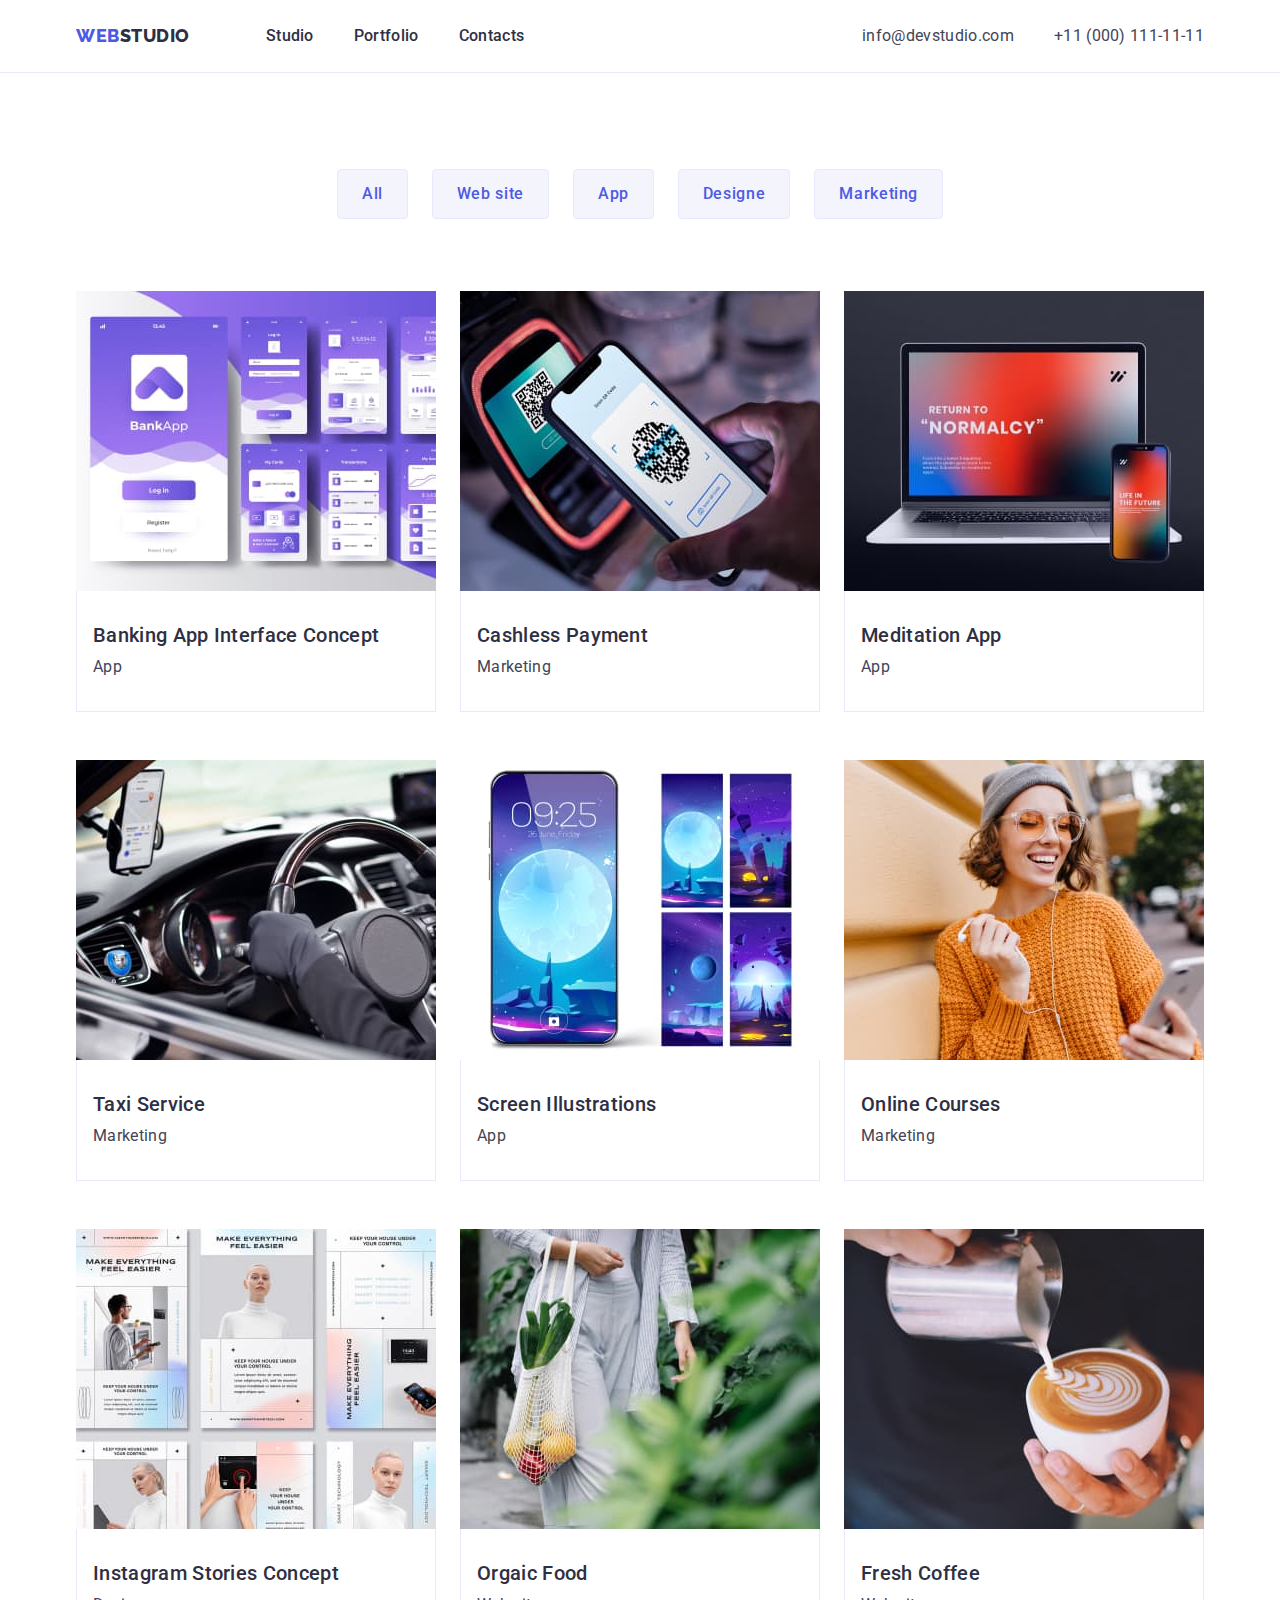
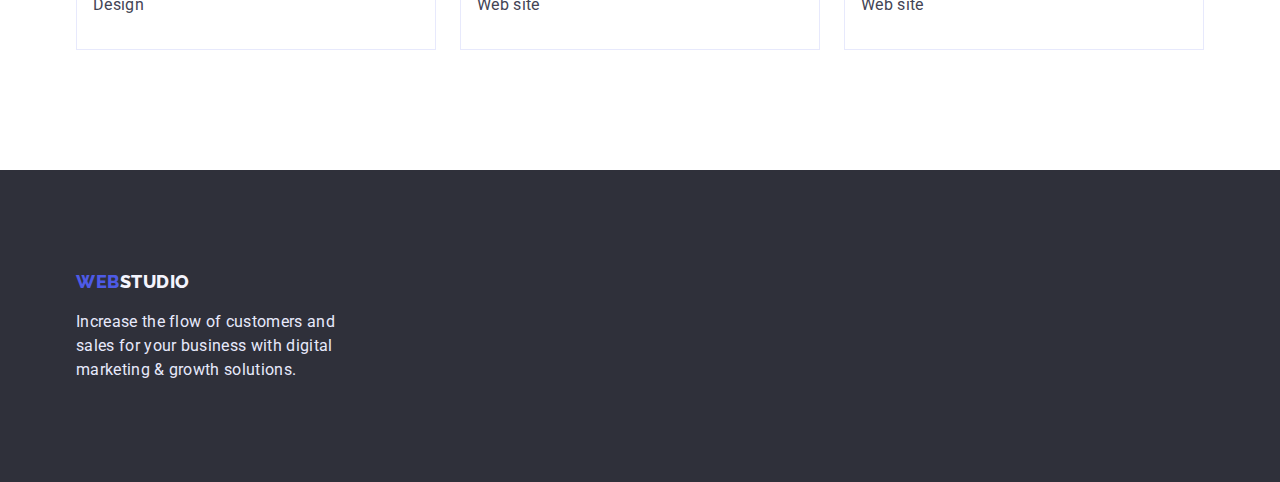
==== portfolio.html @ ce70ad2a "Initial commit" ====
<!DOCTYPE html>
<html lang="en">
	<head>
		<meta charset="UTF-8" />
		<meta http-equiv="X-UA-Compatible" content="IE=edge" />
		<meta name="viewport" content="width=device-width, initial-scale=1.0" />
		<title>WebStudio</title>
		<link
			href="https://fonts.googleapis.com/css2?family=Raleway:wght@800&family=Roboto:wght@400;500;700;900&display=swap"
			rel="stylesheet"
		/>
		<link rel="stylesheet" href="https://cdn.jsdelivr.net/npm/modern-normalize@1.1.0/modern-normalize.min.css" />
		<link rel="stylesheet" href="css/styles.css" />
	</head>
	<body>
		<header class="page-header">
			<div class="conteiner page-header-conteiner">
				<nav class="nav">
					<a href="./index.html" class="logo-primary">WEB<span class="logo-secondary">STUDIO</span></a>
					<ul class="menu list">
						<li class="menu-item"><a href="/index.html" class="link">Studio</a></li>
						<li class="menu-item"><a href="./portfolio.html" class="link">Portfolio</a></li>
						<li class="menu-item"><a href="" class="link">Contacts</a></li>
					</ul>
				</nav>
				<ul class="list-contact">
					<li><a href="mailto:info@devstudio.com" class="header-address">info@devstudio.com</a></li>
					<li><a href="tel:+110001111111" class="header-address">+11 (000) 111-11-11</a></li>
				</ul>
			</div>
		</header>
		<main>
			<section class="portfolio">
				<div class="conteiner">
					<h1 hidden>Portfolio</h1>
					<!-- filters-->
					<ul class="li-title-cover">
						<li><button type="button" class="filters">All</button></li>
						<li><button type="button" class="filters">Web site</button></li>
						<li><button type="button" class="filters">App</button></li>
						<li><button type="button" class="filters">Designe</button></li>
						<li><button type="button" class="filters">Marketing</button></li>
					</ul>
					<!-- projects-->
					<ul class="li-list-conteiner-portfolio">
						<li>
							<a href="" class="link"
								><img src="./images/portfolio1.jpg" alt="oneone" width="360" height="294" />
								<div class="border-img-dscr">
									<h2 class="projects-subtitle">Banking App Interface Concept</h2>
									<p class="projects-text">App</p>
								</div>
							</a>
						</li>
						<li>
							<a href="" class="link"
								><img src="./images/portfolio2.jpg" alt="onetwo" width="360" height="294" />
								<div class="border-img-dscr">
									<h2 class="projects-subtitle">
										Cashless Payment
									</h2>
									<p class="projects-text">Marketing</p>
								</div>
							</a>
						</li>
						<li>
							<a href="" class="link"
								><img src="./images/portfolio3.jpg" alt="onethree" width="360" height="294" />
								<div class="border-img-dscr">
									<h2 class="projects-subtitle">Meditation App</h2>
									<p class="projects-text">App</p>
								</div>
							</a>
						</li>
						<li>
							<a href="" class="link"
								><img src="./images/portfolio4.jpg" alt="twoone" width="360" height="294" />
								<div class="border-img-dscr">
									<h2 class="projects-subtitle">Taxi Service</h2>
									<p class="projects-text">Marketing</p>
								</div>
							</a>
						</li>
						<li>
							<a href="" class="link"
								><img src="./images/portfolio5.jpg" alt="twotwo" width="360" height="294" />
								<div class="border-img-dscr">
									<h2 class="projects-subtitle">Screen Illustrations</h2>
									<p class="projects-text">App</p>
								</div>
							</a>
						</li>
						<li>
							<a href="" class="link"
								><img src="./images/portfolio6.jpg" alt="twothree" width="360" height="294" />
								<div class="border-img-dscr">
									<h2 class="projects-subtitle">Online Courses</h2>
									<p class="projects-text">Marketing</p>
								</div>
							</a>
						</li>
						<li>
							<a href="" class="link"
								><img src="./images/portfolio7.jpg" alt="threeone" width="360" height="294" />
								<div class="border-img-dscr">
									<h2 class="projects-subtitle">Instagram Stories Concept</h2>
									<p class="projects-text">Design</p>
								</div>
							</a>
						</li>
						<li>
							<a href="" class="link"
								><img src="./images/portfolio8.jpg" alt="threetwo" width="360" height="294" />
								<div class="border-img-dscr">
									<h2 class="projects-subtitle">Orgaic Food</h2>
									<p class="projects-text">Web site</p>
								</div>
							</a>
						</li>
						<li>
							<a href="" class="link"
								><img src="./images/portfolio9.jpg" alt="threethree" width="360" height="294" />
								<div class="border-img-dscr">
									<h2 class="projects-subtitle">Fresh Coffee</h2>
									<p class="projects-text">Web site</p>
								</div>
							</a>
						</li>
					</ul>
				</div>
			</section>
		</main>
		<footer class="footer">
			<div class="conteiner">
				<a href="./index.html" class="logo-primary-footer">WEB<span class="logo-secondary-footer">STUDIO</span></a>
				<p class="footer-info">
					Increase the flow of customers and sales for your business with digital marketing & growth solutions.
				</p>
			</div>
		</footer>
	</body>
</html>
---- css/styles.css ----
:root {
	--primary-text-color: #434455;
	--title-text-color: #2e2f42;
	--accent-color: #e5e5e5;
	--primary-white-color: #ffffff;
	--primary-links-color: #4d5ae5;
	--primary-background-color: #2f303a;
	--secondary-background-color: #f5f4fa;
}
body {
	color: var(--primary-text-color);
	font-family: Roboto, sans-serif;
	font-size: 16px;
	line-height: 1.5;
	letter-spacing: 0.02em;
}
h1,
h2,
h3,
h4,
p {
	margin-top: 0;
	margin-bottom: 0;
}

ul,
ol {
	margin-top: 0;
	margin-bottom: 0;
	padding-left: 0;
}

img {
	display: block;
	max-width: 100%;
	height: auto;
}
.conteiner {
	width: 1158px;
	margin-left: auto;
	margin-right: auto;
	padding-left: 15px;
	padding-right: 15px;
}
.conteiner-portfolio {
	display: flex;
	flex-wrap: wrap;
	gap: 48px 24px;
}

.list-contact {
	list-style: none;
	display: flex;
	margin-left: auto;
	gap: 40px;
}
.title-cover {
	display: none;
}
li {
	list-style: none;
}
.link,
.logo-primary,
.logo-secondary,
.logo-primary-footer,
.logo-secondary-footer,
.header-address,
.footer-address,
.footer-info,
.main-link,
.hero-link {
	text-decoration: none;
}
.page-header {
	padding-top: 24px;
	padding-bottom: 24px;
	background-color: var(--primary-white-color);
}
.page-header-conteiner {
	display: flex;
	align-items: center;
}
.nav {
	display: flex;
	align-items: center;
}
.menu {
	font-weight: 500;
	font-size: 16px;
	line-height: 1.5;
	letter-spacing: 0.02em;
	display: flex;
	align-items: center;
	margin-left: auto;
	margin-right: auto;
	gap: 40px;
}
.menu-item:not(:last-child) {
}
.logo-primary,
.logo-primary-footer {
	display: block;
	margin-right: 76px;
	color: var(--primary-links-color);
	font-family: "Raleway";
	font-style: normal;
	font-weight: 800;
	font-size: 18px;
	line-height: 1.33;
	letter-spacing: 0.03em;
	text-transform: uppercase;
}
.logo-secondary {
	color: var(--title-text-color);
}
.link {
	color: var(--title-text-color);
}
.link:hover,
.link:focus {
	color: var(--primary-links-color);
}
.header-address {
	color: var(--primary-text-color);
	font-style: normal;
}
.header-address:hover,
.header-address:focus {
	color: var(--primary-links-color);
}
.hero {
	padding: 188px 0px;
	background-color: var(--primary-background-color);
}
.hero-title {
	display: flex;
	width: 496px;
	margin-left: auto;
	margin-right: auto;
	margin-bottom: 48px;
	color: var(--primary-white-color);
	font-style: normal;
	font-weight: 700;
	font-size: 56px;
	line-height: 1.07;
}
.button-primary {
	padding: 16px 32px;
	gap: 10px;
	border-radius: 4px;
	display: flex;
	margin-left: auto;
	margin-right: auto;
	color: var(--primary-white-color);
	background-color: var(--primary-links-color);
	font-family: inherit;
	font-style: normal;
	font-weight: 500;
	font-size: 16px;
	line-height: 1.5;
	letter-spacing: 0.04em;
	cursor: pointer;
}
.button-primary:hover,
.button-primary:focus {
	background-color: #404bbf;
}
.advan {
	padding-top: 120px;
	padding-bottom: 120px;
	background-color: var(--primary-white-color);
}
.li-advan {
	display: flex;
	margin-left: auto;
	margin-right: auto;
	gap: 24px;
}

.advan-subtitle {
	margin-bottom: 8px;
	color: var(--title-text-color);
	font-weight: 500;
	font-size: 20px;
	line-height: 1.2;
}
.advan-text {
	color: var(--primary-text-color);
}
.work {
	padding-top: 0px;
	padding-bottom: 120px;
	background-color: var(--primary-white-color);
}
.li-work-img {
	display: flex;
	align-items: center;
	margin-left: auto;
	margin-right: auto;
	gap: 24px;
	max-width: 100%;
	height: auto;
}
.work-title {
	color: var(--title-text-color);
}
.work-title,
.team-title {
	margin-bottom: 72px;
	font-weight: 700;
	font-size: 36px;
	line-height: 1.11;
	text-align: center;
	text-transform: capitalize;
}
.team {
	padding-top: 120px;
	padding-bottom: 120px;
	background-color: var(--secondary-background-color);
}
.team-title {
	color: var(--title-text-color);
}
.li-team {
	display: flex;
	align-items: center;
	margin-left: auto;
	margin-right: auto;
	gap: 24px;
}
.discr-team {
	display: flex;
	flex-direction: column;
	padding: 32px 16px;
	background: #ffffff;
	text-align: center;
}
.team-subtitle {
	margin-bottom: 8px;
	color: var(--title-text-color);
	font-size: 20px;
	font-weight: 500;
	line-height: 1.2;
	text-align: center;
}
.team-text {
	color: var(--primary-text-color);
}
.footer {
	padding: 100px 0;
	background-color: var(--primary-background-color);
}
.logo-primary-footer {
	margin-bottom: 16px;
}
.logo-secondary-footer {
	color: #f4f4fd;
}
.footer-info {
	width: 264px;
	color: #e7e9fc;
}

/* css for another classes portfolio.html */
.page-header {
	border-top: none;
	border-bottom: 1px solid #e7e9fc;
}

.portfolio {
	padding-top: 96px;
	padding-bottom: 120px;
	background-color: var(--primary-white-color);
}
.li-list-conteiner-portfolio {
	flex-wrap: wrap;
	display: flex;
	gap: 48px 24px;
}
.li-title-cover {
	display: flex;
	gap: 24px;
	margin-bottom: 72px;
	justify-content: center;
}
.filters {
	border: 1px solid #e7e9fc;
	border-radius: 4px;
	padding: 12px 24px;
	background-color: #f4f4fd;
	color: var(--primary-links-color);
	font-size: 16px;
	line-height: 1.5;
	font-family: inherit;
	font-weight: 500;
	letter-spacing: 0.04em;
	cursor: pointer;
}
.filters:not(:last-child) {
	margin-right: 24px;
}
.filters:hover,
.filters:focus {
	border-color: var(--primary-links-color);
	background-color: var(--primary-links-color);
	color: var(--primary-white-color);
}
.projects {
	background-color: var(--primary-white-color);
}
.projects-subtitle {
	margin-bottom: 8px;
	color: var(--title-text-color);
	font-size: 20px;
	font-weight: 500;
	line-height: 1.2;
}
.projects-text {
	color: var(--primary-text-color);
}
.border-img-dscr {
	border: 1px solid #e7e9fc;
	border-top: none;
	padding: 32px 16px;
}
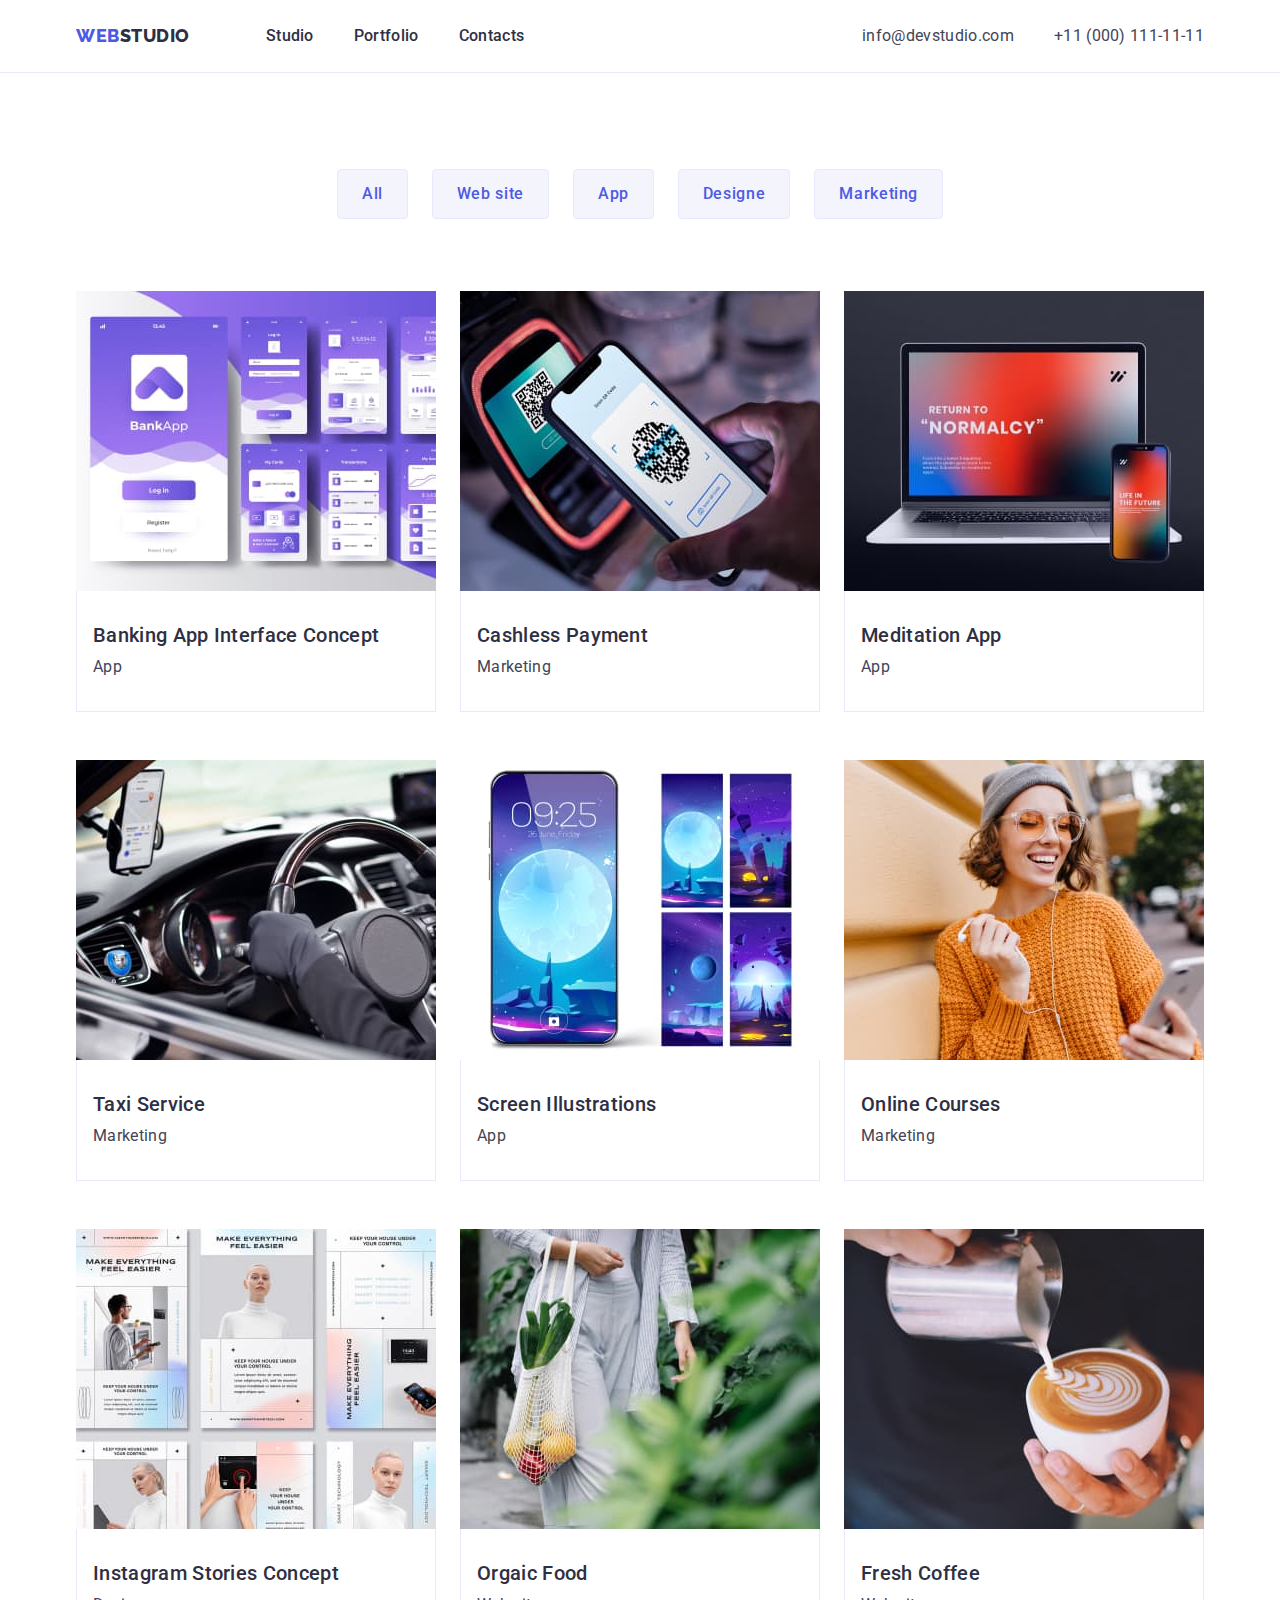
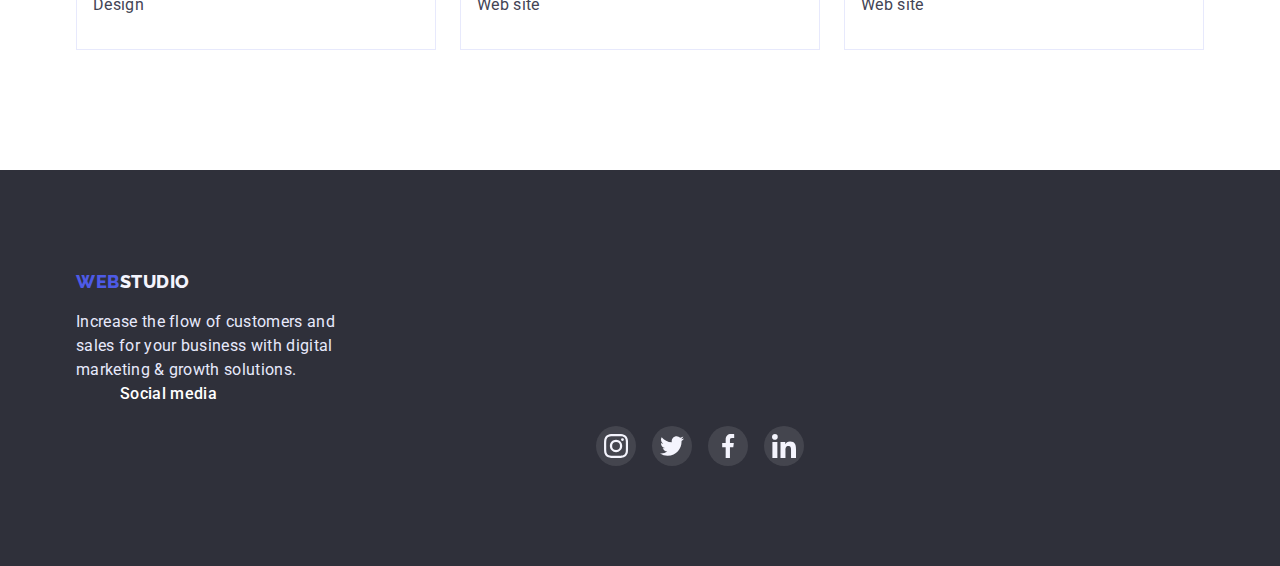
==== commit 9a5d3adf: "1" ====
--- a/portfolio.html
+++ b/portfolio.html
@@ -137,6 +137,39 @@
 					Increase the flow of customers and sales for your business with digital marketing & growth solutions.
 				</p>
 			</div>
+			<div class="footer-socmed-block">
+				<p class="footer-socmed-text">Social media</p>
+				<ul class="list footer-socmed-list">
+					<li>
+						<a href="" class="footer-social-list-link">
+							<svg class="socmed-icon" width="24px" height="24px">
+								<use href="./images/sprite.svg#icon-instagram"></use>
+							</svg>
+						</a>
+					</li>
+					<li>
+						<a href="" class="footer-social-list-link">
+							<svg class="socmed-icon" width="24px" height="24px">
+								<use href="./images/sprite.svg#icon-twitter"></use>
+							</svg>
+						</a>
+					</li>
+					<li>
+						<a href="" class="footer-social-list-link">
+							<svg class="socmed-icon" width="24px" height="24px">
+								<use href="./images/sprite.svg#icon-facebook"></use>
+							</svg>
+						</a>
+					</li>
+					<li>
+						<a href="" class="footer-social-list-link">
+							<svg class="socmed-icon" width="24px" height="24px">
+								<use href="./images/sprite.svg#icon-linkedin"></use>
+							</svg>
+						</a>
+					</li>
+				</ul>
+			</div>
 		</footer>
 	</body>
 </html>
--- a/css/styles.css
+++ b/css/styles.css
@@ -6,6 +6,8 @@
 	--primary-links-color: #4d5ae5;
 	--primary-background-color: #2f303a;
 	--secondary-background-color: #f5f4fa;
+	--icons-fill-color: #8e8f99;
+	--footer-active-color: #31d0aa;
 }
 body {
 	color: var(--primary-text-color);
@@ -132,6 +134,12 @@
 .hero {
 	padding: 188px 0px;
 	background-color: var(--primary-background-color);
+	background-image: linear-gradient(rgba(46, 47, 66, 0.7), rgba(46, 47, 66, 0.7)), url(../images/hero.jpg);
+	max-width: 1440px;
+	background-size: cover;
+	background-repeat: no-repeat;
+	margin-left: auto;
+	margin-right: auto;
 }
 .hero-title {
 	display: flex;
@@ -143,13 +151,15 @@
 	font-style: normal;
 	font-weight: 700;
 	font-size: 56px;
+	text-align: center;
 	line-height: 1.07;
 }
 .button-primary {
+	box-shadow: 0px 4px 4px rgba(0, 0, 0, 0.15);
+	border-radius: 4px;
 	padding: 16px 32px;
 	gap: 10px;
 	border-radius: 4px;
-	display: flex;
 	margin-left: auto;
 	margin-right: auto;
 	color: var(--primary-white-color);
@@ -161,6 +171,7 @@
 	line-height: 1.5;
 	letter-spacing: 0.04em;
 	cursor: pointer;
+	display: block;
 }
 .button-primary:hover,
 .button-primary:focus {
@@ -192,6 +203,15 @@
 	padding-top: 0px;
 	padding-bottom: 120px;
 	background-color: var(--primary-white-color);
+}
+.work-list-item:not(:last-child) {
+	margin-right: 24px;
+}
+
+.work-list-item {
+	background: linear-gradient(0deg, rgba(77, 90, 229, 0.1), rgba(77, 90, 229, 0.1)), url(2368jpg);
+	background-blend-mode: soft-light, normal;
+	border: 1px solid #e7e9fc;
 }
 .li-work-img {
 	display: flex;
@@ -247,6 +267,61 @@
 .team-text {
 	color: var(--primary-text-color);
 }
+
+.socnet-link {
+	width: 40px;
+	height: 40px;
+	display: flex;
+	border-radius: 50%;
+	background-color: var(--primary-links-color);
+	justify-content: center;
+	align-items: center;
+}
+.socnet-link:hover,
+.socnet-link:focus {
+	background-color: #404bbf;
+}
+.socnet-list {
+	display: flex;
+	justify-content: center;
+	gap: 24px;
+	margin-top: 8px;
+}
+.socnet-icon {
+	fill: #f4f4fd;
+}
+.customers-conteiner {
+	padding-top: 130px;
+	padding-bottom: 120px;
+}
+
+.customer-list {
+	display: flex;
+	gap: 24px;
+}
+.customer-list-item > .customer-link {
+	width: 168px;
+	height: 88px;
+	border: 1px solid var(--icons-fill-color);
+	fill: var(--icons-fill-color);
+	border-radius: 4px;
+	display: flex;
+	justify-content: center;
+	align-items: center;
+}
+.customer-icon {
+	fill: var(--icons-fill-color);
+}
+.customer-list-item > .customer-link:hover .customer-icon,
+.customer-list-item > .customer-link:focus .customer-icon {
+	fill: #404bbf;
+}
+
+.customer-list-item > .customer-link:hover,
+.customer-list-item > .customer-link:focus {
+	border: 1px solid #404bbf;
+}
+
 .footer {
 	padding: 100px 0;
 	background-color: var(--primary-background-color);
@@ -260,6 +335,41 @@
 .footer-info {
 	width: 264px;
 	color: #e7e9fc;
+}
+.footer-socmed-list {
+	margin-top: 16px;
+}
+.footer-socmed-text {
+	color: var(--primary-white-color);
+	font-weight: 500;
+	letter-spacing: 0.02em;
+	margin-bottom: 20px;
+}
+
+.footer-socmed-block {
+	padding-left: 120px;
+}
+
+.footer-social-list-link {
+	width: 40px;
+	height: 40px;
+	display: flex;
+	border-radius: 50%;
+	background-color: rgba(255, 255, 255, 0.1);
+	justify-content: center;
+	align-items: center;
+}
+
+.footer-social-list-link:hover,
+.footer-social-list-link:focus {
+	background-color: var(--footer-active-color);
+}
+
+.footer-socmed-list {
+	display: flex;
+	justify-content: center;
+	gap: 16px;
+	margin-top: 8px;
 }
 
 /* css for another classes portfolio.html */
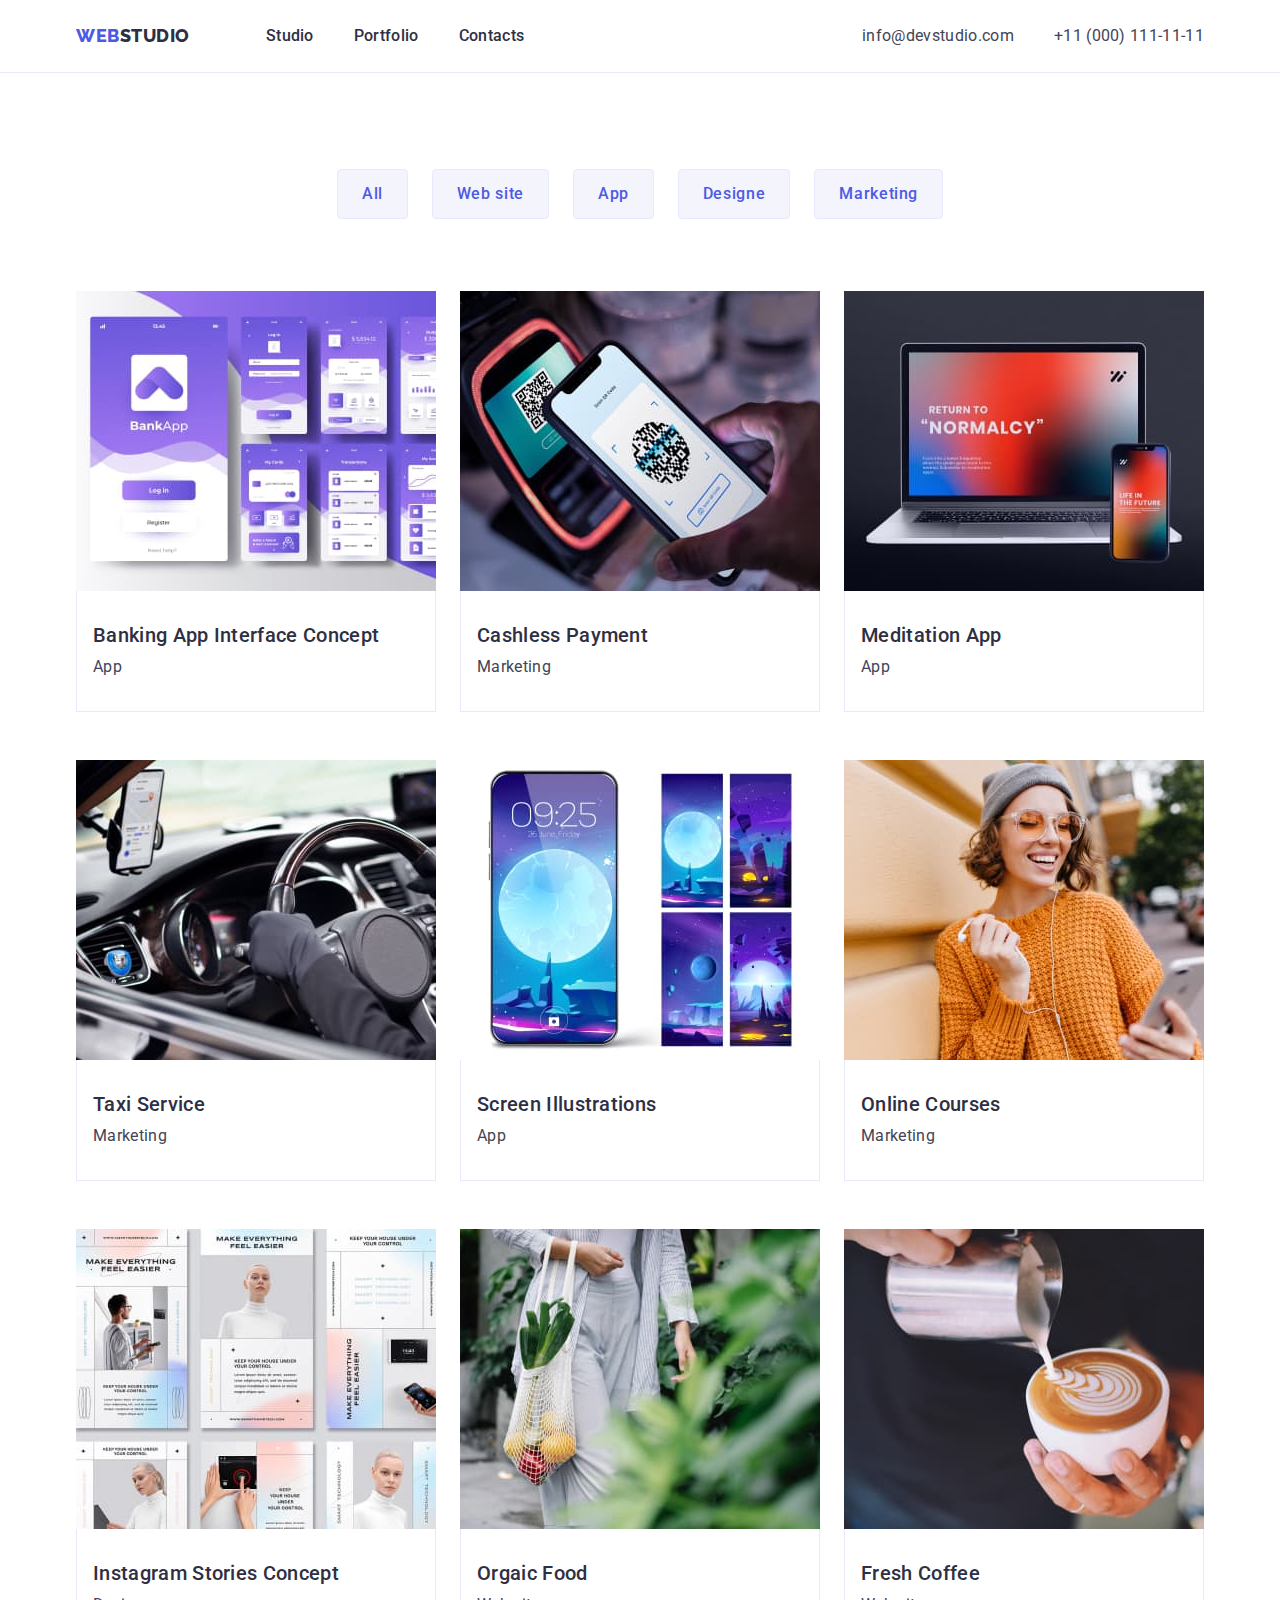
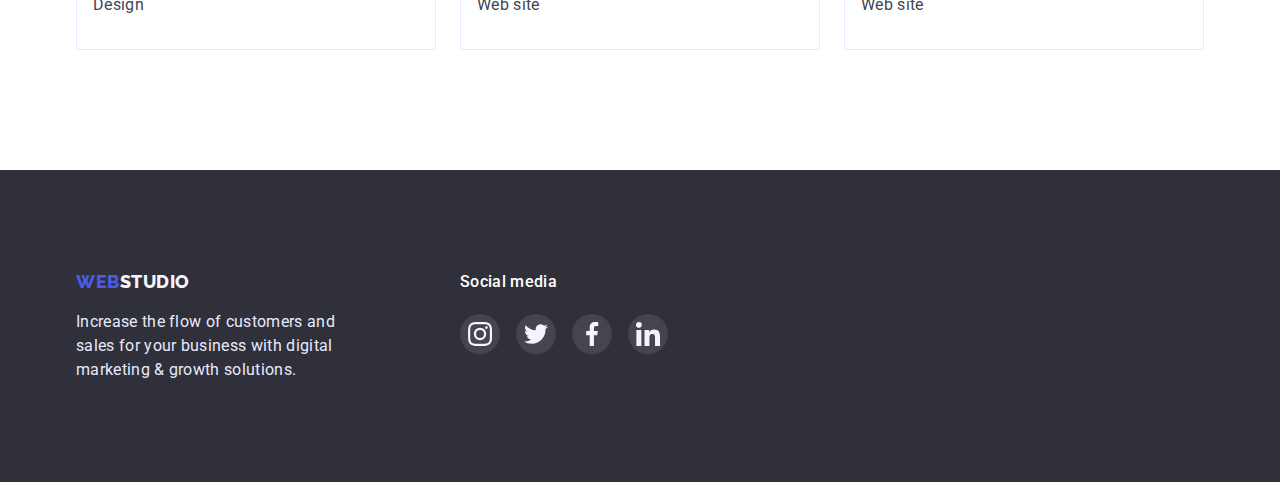
==== commit 8b05561d: "first attempt" ====
--- a/portfolio.html
+++ b/portfolio.html
@@ -132,43 +132,45 @@
 		</main>
 		<footer class="footer">
 			<div class="conteiner">
-				<a href="./index.html" class="logo-primary-footer">WEB<span class="logo-secondary-footer">STUDIO</span></a>
-				<p class="footer-info">
-					Increase the flow of customers and sales for your business with digital marketing & growth solutions.
-				</p>
-			</div>
-			<div class="footer-socmed-block">
-				<p class="footer-socmed-text">Social media</p>
-				<ul class="list footer-socmed-list">
-					<li>
-						<a href="" class="footer-social-list-link">
-							<svg class="socmed-icon" width="24px" height="24px">
-								<use href="./images/sprite.svg#icon-instagram"></use>
-							</svg>
-						</a>
-					</li>
-					<li>
-						<a href="" class="footer-social-list-link">
-							<svg class="socmed-icon" width="24px" height="24px">
-								<use href="./images/sprite.svg#icon-twitter"></use>
-							</svg>
-						</a>
-					</li>
-					<li>
-						<a href="" class="footer-social-list-link">
-							<svg class="socmed-icon" width="24px" height="24px">
-								<use href="./images/sprite.svg#icon-facebook"></use>
-							</svg>
-						</a>
-					</li>
-					<li>
-						<a href="" class="footer-social-list-link">
-							<svg class="socmed-icon" width="24px" height="24px">
-								<use href="./images/sprite.svg#icon-linkedin"></use>
-							</svg>
-						</a>
-					</li>
-				</ul>
+				<div>
+					<a href="./index.html" class="logo-primary-footer">WEB<span class="logo-secondary-footer">STUDIO</span></a>
+					<p class="footer-info">
+						Increase the flow of customers and sales for your business with digital marketing & growth solutions.
+					</p>
+				</div>
+				<div class="footer-socmed-block">
+					<p class="footer-socmed-text">Social media</p>
+					<ul class="list footer-socmed-list">
+						<li>
+							<a href="" class="footer-social-list-link">
+								<svg class="socmed-icon" width="24px" height="24px">
+									<use href="./images/sprite.svg#icon-instagram"></use>
+								</svg>
+							</a>
+						</li>
+						<li>
+							<a href="" class="footer-social-list-link">
+								<svg class="socmed-icon" width="24px" height="24px">
+									<use href="./images/sprite.svg#icon-twitter"></use>
+								</svg>
+							</a>
+						</li>
+						<li>
+							<a href="" class="footer-social-list-link">
+								<svg class="socmed-icon" width="24px" height="24px">
+									<use href="./images/sprite.svg#icon-facebook"></use>
+								</svg>
+							</a>
+						</li>
+						<li>
+							<a href="" class="footer-social-list-link">
+								<svg class="socmed-icon" width="24px" height="24px">
+									<use href="./images/sprite.svg#icon-linkedin"></use>
+								</svg>
+							</a>
+						</li>
+					</ul>
+				</div>
 			</div>
 		</footer>
 	</body>
--- a/css/styles.css
+++ b/css/styles.css
@@ -239,6 +239,7 @@
 	padding-bottom: 120px;
 	background-color: var(--secondary-background-color);
 }
+
 .team-title {
 	color: var(--title-text-color);
 }
@@ -249,6 +250,15 @@
 	margin-right: auto;
 	gap: 24px;
 }
+
+.team-list {
+	width: calc((100% - 30px * 3) / 4);
+	margin-right: 30px;
+	background-color: var(--primary-white-color);
+	border-radius: 0px 0px 4px 4px;
+	box-shadow: 0px 2px 1px rgba(0, 0, 0, 0.2), 0px 1px 1px rgba(0, 0, 0, 0.14), 0px 1px 3px rgba(0, 0, 0, 0.12);
+}
+
 .discr-team {
 	display: flex;
 	flex-direction: column;
@@ -325,6 +335,9 @@
 .footer {
 	padding: 100px 0;
 	background-color: var(--primary-background-color);
+}
+.footer .conteiner {
+	display: flex;
 }
 .logo-primary-footer {
 	margin-bottom: 16px;
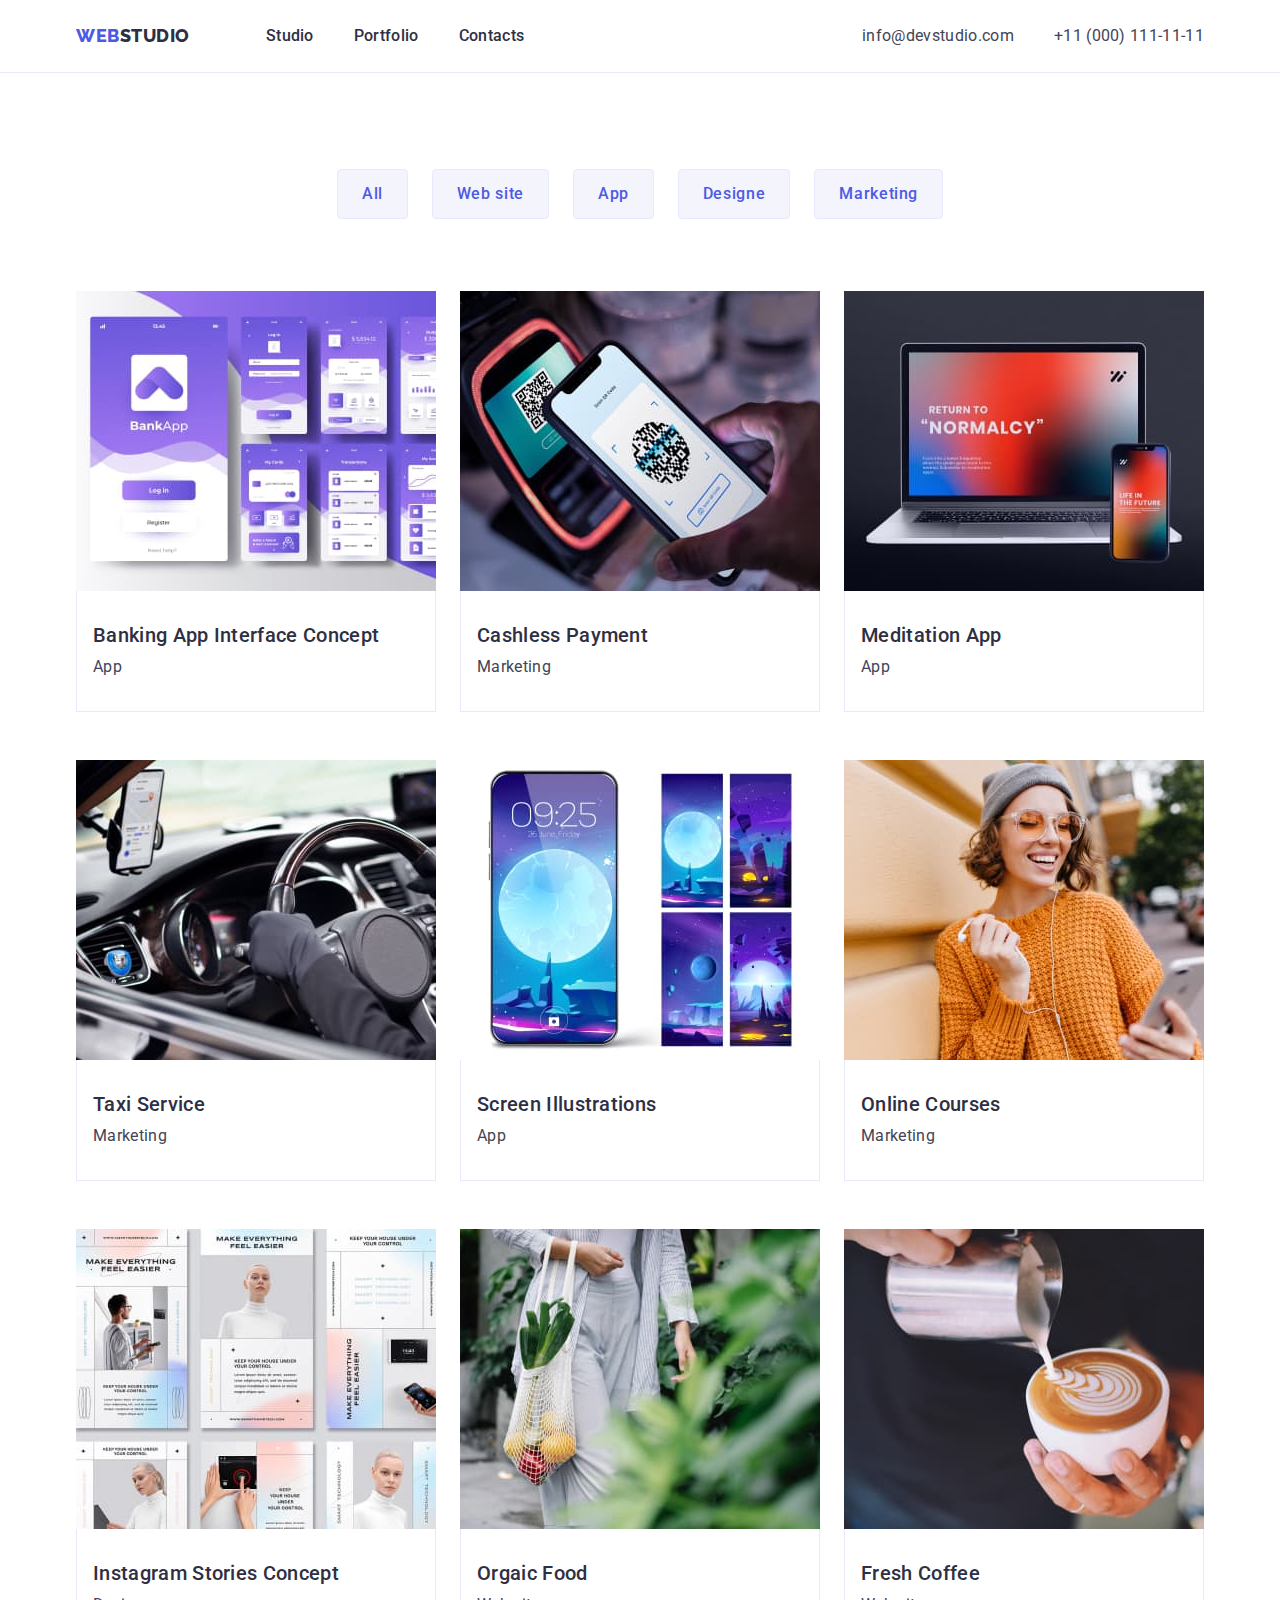
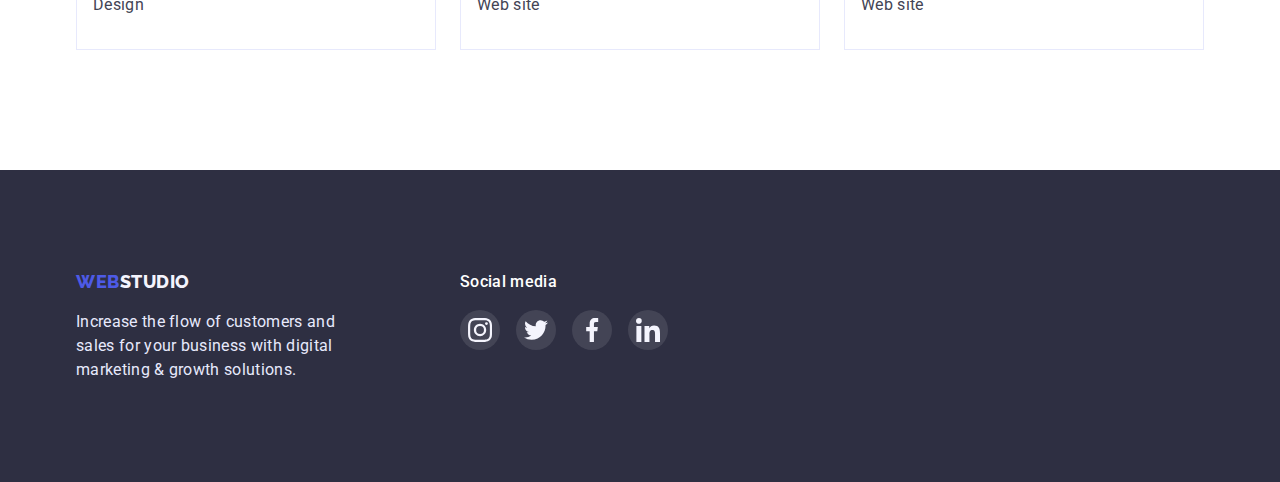
==== commit 61e1a631: "third(advan problem)" ====
--- a/portfolio.html
+++ b/portfolio.html
@@ -43,7 +43,7 @@
 					</ul>
 					<!-- projects-->
 					<ul class="li-list-conteiner-portfolio">
-						<li>
+						<li class="portfolio-list-item">
 							<a href="" class="link"
 								><img src="./images/portfolio1.jpg" alt="oneone" width="360" height="294" />
 								<div class="border-img-dscr">
@@ -52,7 +52,7 @@
 								</div>
 							</a>
 						</li>
-						<li>
+						<li class="portfolio-list-item">
 							<a href="" class="link"
 								><img src="./images/portfolio2.jpg" alt="onetwo" width="360" height="294" />
 								<div class="border-img-dscr">
@@ -63,7 +63,7 @@
 								</div>
 							</a>
 						</li>
-						<li>
+						<li class="portfolio-list-item">
 							<a href="" class="link"
 								><img src="./images/portfolio3.jpg" alt="onethree" width="360" height="294" />
 								<div class="border-img-dscr">
@@ -72,7 +72,7 @@
 								</div>
 							</a>
 						</li>
-						<li>
+						<li class="portfolio-list-item">
 							<a href="" class="link"
 								><img src="./images/portfolio4.jpg" alt="twoone" width="360" height="294" />
 								<div class="border-img-dscr">
@@ -81,7 +81,7 @@
 								</div>
 							</a>
 						</li>
-						<li>
+						<li class="portfolio-list-item">
 							<a href="" class="link"
 								><img src="./images/portfolio5.jpg" alt="twotwo" width="360" height="294" />
 								<div class="border-img-dscr">
@@ -90,7 +90,7 @@
 								</div>
 							</a>
 						</li>
-						<li>
+						<li class="portfolio-list-item">
 							<a href="" class="link"
 								><img src="./images/portfolio6.jpg" alt="twothree" width="360" height="294" />
 								<div class="border-img-dscr">
@@ -99,7 +99,7 @@
 								</div>
 							</a>
 						</li>
-						<li>
+						<li class="portfolio-list-item">
 							<a href="" class="link"
 								><img src="./images/portfolio7.jpg" alt="threeone" width="360" height="294" />
 								<div class="border-img-dscr">
@@ -108,7 +108,7 @@
 								</div>
 							</a>
 						</li>
-						<li>
+						<li class="portfolio-list-item">
 							<a href="" class="link"
 								><img src="./images/portfolio8.jpg" alt="threetwo" width="360" height="294" />
 								<div class="border-img-dscr">
@@ -117,7 +117,7 @@
 								</div>
 							</a>
 						</li>
-						<li>
+						<li class="portfolio-list-item">
 							<a href="" class="link"
 								><img src="./images/portfolio9.jpg" alt="threethree" width="360" height="294" />
 								<div class="border-img-dscr">
--- a/css/styles.css
+++ b/css/styles.css
@@ -78,6 +78,8 @@
 	padding-top: 24px;
 	padding-bottom: 24px;
 	background-color: var(--primary-white-color);
+	border-bottom: 1px solid #e7e9fc;
+	box-shadow: 0px 2px 1px rgba(46, 47, 66, 0.08), 0px 1px 1px rgba(46, 47, 66, 0.16), 0px 1px 6px rgba(46, 47, 66, 0.08);
 }
 .page-header-conteiner {
 	display: flex;
@@ -187,6 +189,7 @@
 	margin-left: auto;
 	margin-right: auto;
 	gap: 24px;
+	width: 264px;
 }
 
 .advan-subtitle {
@@ -199,6 +202,17 @@
 .advan-text {
 	color: var(--primary-text-color);
 }
+
+.advan-box {
+	height: 112px;
+	margin-bottom: 8px;
+	background: #f4f4fd;
+	border-radius: 4px;
+	display: flex;
+	justify-content: center;
+	align-items: center;
+}
+
 .work {
 	padding-top: 0px;
 	padding-bottom: 120px;
@@ -252,18 +266,15 @@
 }
 
 .team-list {
-	width: calc((100% - 30px * 3) / 4);
-	margin-right: 30px;
+	width: 1170px;
 	background-color: var(--primary-white-color);
 	border-radius: 0px 0px 4px 4px;
 	box-shadow: 0px 2px 1px rgba(0, 0, 0, 0.2), 0px 1px 1px rgba(0, 0, 0, 0.14), 0px 1px 3px rgba(0, 0, 0, 0.12);
 }
 
 .discr-team {
-	display: flex;
 	flex-direction: column;
 	padding: 32px 16px;
-	background: #ffffff;
 	text-align: center;
 }
 .team-subtitle {
@@ -276,6 +287,7 @@
 }
 .team-text {
 	color: var(--primary-text-color);
+	margin-bottom: 8px;
 }
 
 .socnet-link {
@@ -295,7 +307,6 @@
 	display: flex;
 	justify-content: center;
 	gap: 24px;
-	margin-top: 8px;
 }
 .socnet-icon {
 	fill: #f4f4fd;
@@ -309,32 +320,38 @@
 	display: flex;
 	gap: 24px;
 }
-.customer-list-item > .customer-link {
+.customer-link {
 	width: 168px;
 	height: 88px;
 	border: 1px solid var(--icons-fill-color);
-	fill: var(--icons-fill-color);
+	color: var(--icons-fill-color);
 	border-radius: 4px;
 	display: flex;
 	justify-content: center;
 	align-items: center;
 }
 .customer-icon {
-	fill: var(--icons-fill-color);
-}
-.customer-list-item > .customer-link:hover .customer-icon,
-.customer-list-item > .customer-link:focus .customer-icon {
-	fill: #404bbf;
-}
-
-.customer-list-item > .customer-link:hover,
-.customer-list-item > .customer-link:focus {
-	border: 1px solid #404bbf;
-}
-
+	fill: currentColor;
+}
+
+.customer-link:hover,
+.customer-link:focus {
+	color: #404bbf;
+	border-color: #404bbf;
+}
+.section-title {
+	margin-bottom: 72px;
+	color: var(--title-text-color);
+	font-weight: 700;
+	font-size: 36px;
+	line-height: 1.1;
+	text-align: center;
+	letter-spacing: 0.02em;
+	text-transform: capitalize;
+}
 .footer {
 	padding: 100px 0;
-	background-color: var(--primary-background-color);
+	background-color: var(--title-text-color);
 }
 .footer .conteiner {
 	display: flex;
@@ -349,18 +366,14 @@
 	width: 264px;
 	color: #e7e9fc;
 }
-.footer-socmed-list {
-	margin-top: 16px;
-}
 .footer-socmed-text {
 	color: var(--primary-white-color);
 	font-weight: 500;
-	letter-spacing: 0.02em;
-	margin-bottom: 20px;
+	margin-bottom: 16px;
 }
 
 .footer-socmed-block {
-	padding-left: 120px;
+	margin-left: 120px;
 }
 
 .footer-social-list-link {
@@ -382,12 +395,14 @@
 	display: flex;
 	justify-content: center;
 	gap: 16px;
-	margin-top: 8px;
 }
 
 /* css for another classes portfolio.html */
 .page-header {
-	border-top: none;
+	padding-top: 24px;
+	padding-bottom: 24px;
+	background-color: var(--primary-white-color);
+	box-shadow: 0px 2px 1px rgba(46, 47, 66, 0.08), 0px 1px 1px rgba(46, 47, 66, 0.16), 0px 1px 6px rgba(46, 47, 66, 0.08);
 	border-bottom: 1px solid #e7e9fc;
 }
 
@@ -428,6 +443,12 @@
 	border-color: var(--primary-links-color);
 	background-color: var(--primary-links-color);
 	color: var(--primary-white-color);
+	box-shadow: 0px 3px 1px rgba(0, 0, 0, 0.1), 0px 2px 1px rgba(0, 0, 0, 0.08), 0px 2px 2px rgba(0, 0, 0, 0.12);
+	border-radius: 4px;
+}
+
+.portfolio-list-item:hover {
+	box-shadow: 1px 4px 6px rgba(0, 0, 0, 0.16), 0px 4px 4px rgba(0, 0, 0, 0.06), 0px 1px 1px rgba(0, 0, 0, 0.12);
 }
 .projects {
 	background-color: var(--primary-white-color);
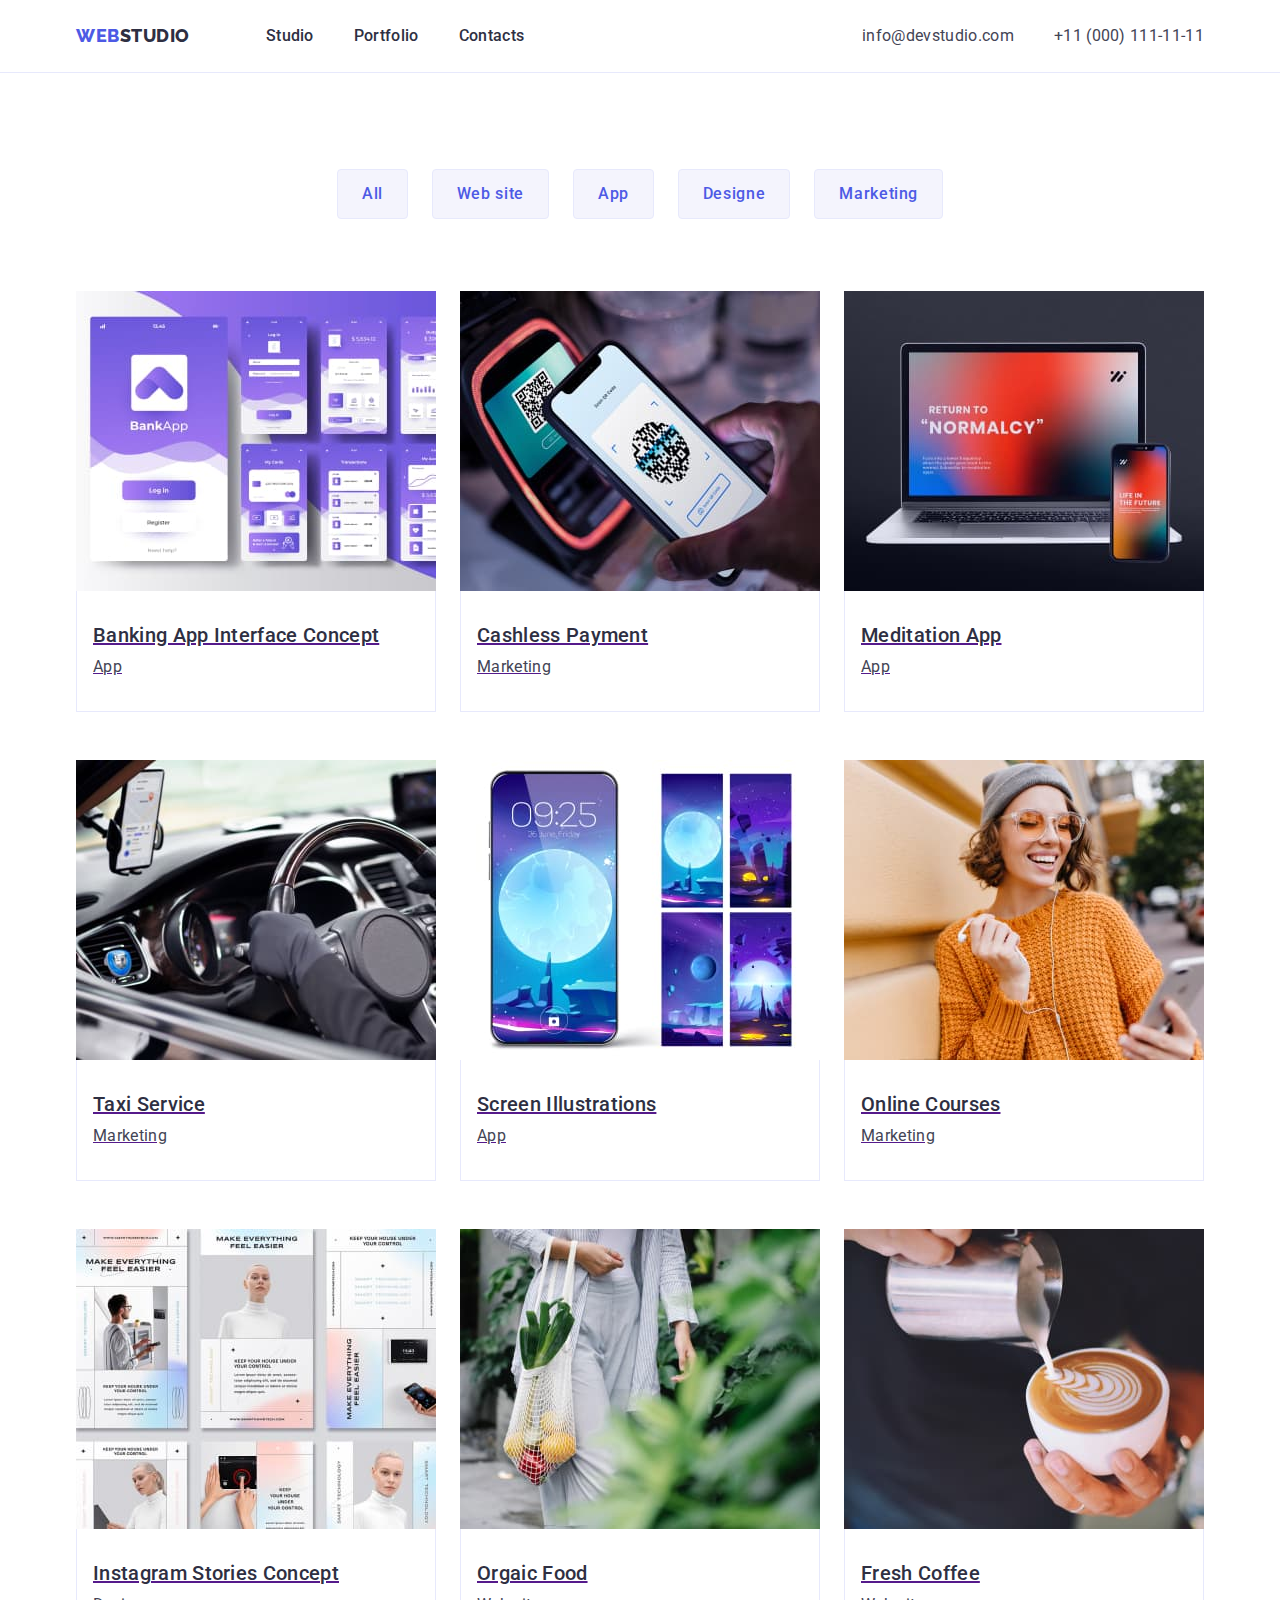
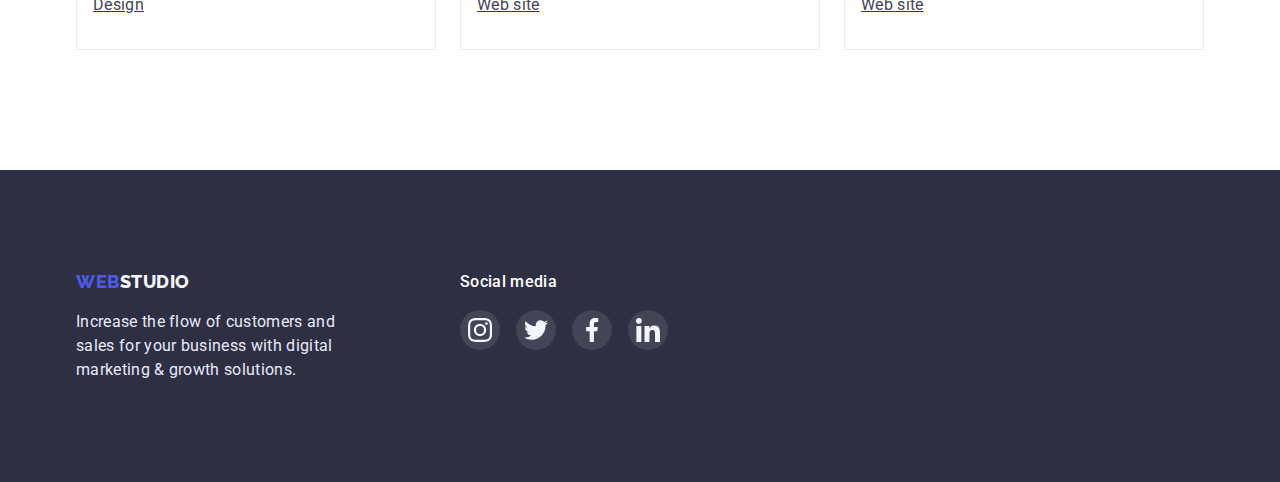
==== commit 4620b501: "lst" ====
--- a/portfolio.html
+++ b/portfolio.html
@@ -44,7 +44,7 @@
 					<!-- projects-->
 					<ul class="li-list-conteiner-portfolio">
 						<li class="portfolio-list-item">
-							<a href="" class="link"
+							<a href="" class="portfolio-list-item-link"
 								><img src="./images/portfolio1.jpg" alt="oneone" width="360" height="294" />
 								<div class="border-img-dscr">
 									<h2 class="projects-subtitle">Banking App Interface Concept</h2>
@@ -53,7 +53,7 @@
 							</a>
 						</li>
 						<li class="portfolio-list-item">
-							<a href="" class="link"
+							<a href="" class="portfolio-list-item-link"
 								><img src="./images/portfolio2.jpg" alt="onetwo" width="360" height="294" />
 								<div class="border-img-dscr">
 									<h2 class="projects-subtitle">
@@ -64,7 +64,7 @@
 							</a>
 						</li>
 						<li class="portfolio-list-item">
-							<a href="" class="link"
+							<a href="" class="portfolio-list-item-link"
 								><img src="./images/portfolio3.jpg" alt="onethree" width="360" height="294" />
 								<div class="border-img-dscr">
 									<h2 class="projects-subtitle">Meditation App</h2>
@@ -73,7 +73,7 @@
 							</a>
 						</li>
 						<li class="portfolio-list-item">
-							<a href="" class="link"
+							<a href="" class="portfolio-list-item-link"
 								><img src="./images/portfolio4.jpg" alt="twoone" width="360" height="294" />
 								<div class="border-img-dscr">
 									<h2 class="projects-subtitle">Taxi Service</h2>
@@ -82,7 +82,7 @@
 							</a>
 						</li>
 						<li class="portfolio-list-item">
-							<a href="" class="link"
+							<a href="" class="portfolio-list-item-link"
 								><img src="./images/portfolio5.jpg" alt="twotwo" width="360" height="294" />
 								<div class="border-img-dscr">
 									<h2 class="projects-subtitle">Screen Illustrations</h2>
@@ -91,7 +91,7 @@
 							</a>
 						</li>
 						<li class="portfolio-list-item">
-							<a href="" class="link"
+							<a href="" class="portfolio-list-item-link"
 								><img src="./images/portfolio6.jpg" alt="twothree" width="360" height="294" />
 								<div class="border-img-dscr">
 									<h2 class="projects-subtitle">Online Courses</h2>
@@ -100,7 +100,7 @@
 							</a>
 						</li>
 						<li class="portfolio-list-item">
-							<a href="" class="link"
+							<a href="" class="portfolio-list-item-link"
 								><img src="./images/portfolio7.jpg" alt="threeone" width="360" height="294" />
 								<div class="border-img-dscr">
 									<h2 class="projects-subtitle">Instagram Stories Concept</h2>
@@ -109,7 +109,7 @@
 							</a>
 						</li>
 						<li class="portfolio-list-item">
-							<a href="" class="link"
+							<a href="" class="portfolio-list-item-link"
 								><img src="./images/portfolio8.jpg" alt="threetwo" width="360" height="294" />
 								<div class="border-img-dscr">
 									<h2 class="projects-subtitle">Orgaic Food</h2>
@@ -118,7 +118,7 @@
 							</a>
 						</li>
 						<li class="portfolio-list-item">
-							<a href="" class="link"
+							<a href="" class="portfolio-list-item-link"
 								><img src="./images/portfolio9.jpg" alt="threethree" width="360" height="294" />
 								<div class="border-img-dscr">
 									<h2 class="projects-subtitle">Fresh Coffee</h2>
--- a/css/styles.css
+++ b/css/styles.css
@@ -8,6 +8,7 @@
 	--secondary-background-color: #f5f4fa;
 	--icons-fill-color: #8e8f99;
 	--footer-active-color: #31d0aa;
+	--fiter-background-color: #e7e9fc;
 }
 body {
 	color: var(--primary-text-color);
@@ -189,9 +190,10 @@
 	margin-left: auto;
 	margin-right: auto;
 	gap: 24px;
+}
+.advan-li-item {
 	width: 264px;
 }
-
 .advan-subtitle {
 	margin-bottom: 8px;
 	color: var(--title-text-color);
@@ -266,7 +268,7 @@
 }
 
 .team-list {
-	width: 1170px;
+	width: 264px;
 	background-color: var(--primary-white-color);
 	border-radius: 0px 0px 4px 4px;
 	box-shadow: 0px 2px 1px rgba(0, 0, 0, 0.2), 0px 1px 1px rgba(0, 0, 0, 0.14), 0px 1px 3px rgba(0, 0, 0, 0.12);
@@ -398,13 +400,6 @@
 }
 
 /* css for another classes portfolio.html */
-.page-header {
-	padding-top: 24px;
-	padding-bottom: 24px;
-	background-color: var(--primary-white-color);
-	box-shadow: 0px 2px 1px rgba(46, 47, 66, 0.08), 0px 1px 1px rgba(46, 47, 66, 0.16), 0px 1px 6px rgba(46, 47, 66, 0.08);
-	border-bottom: 1px solid #e7e9fc;
-}
 
 .portfolio {
 	padding-top: 96px;
@@ -446,10 +441,14 @@
 	box-shadow: 0px 3px 1px rgba(0, 0, 0, 0.1), 0px 2px 1px rgba(0, 0, 0, 0.08), 0px 2px 2px rgba(0, 0, 0, 0.12);
 	border-radius: 4px;
 }
-
-.portfolio-list-item:hover {
-	box-shadow: 1px 4px 6px rgba(0, 0, 0, 0.16), 0px 4px 4px rgba(0, 0, 0, 0.06), 0px 1px 1px rgba(0, 0, 0, 0.12);
-}
+.portfolio-list-item-link {
+	display: block;
+}
+.portfolio-list-item-link:hover,
+.portfolio-list-item-link:focus {
+	box-shadow: 0px 1px 6px rgba(46, 47, 66, 0.08), 0px 1px 1px rgba(46, 47, 66, 0.16), 0px 2px 1px rgba(46, 47, 66, 0.08);
+}
+
 .projects {
 	background-color: var(--primary-white-color);
 }
